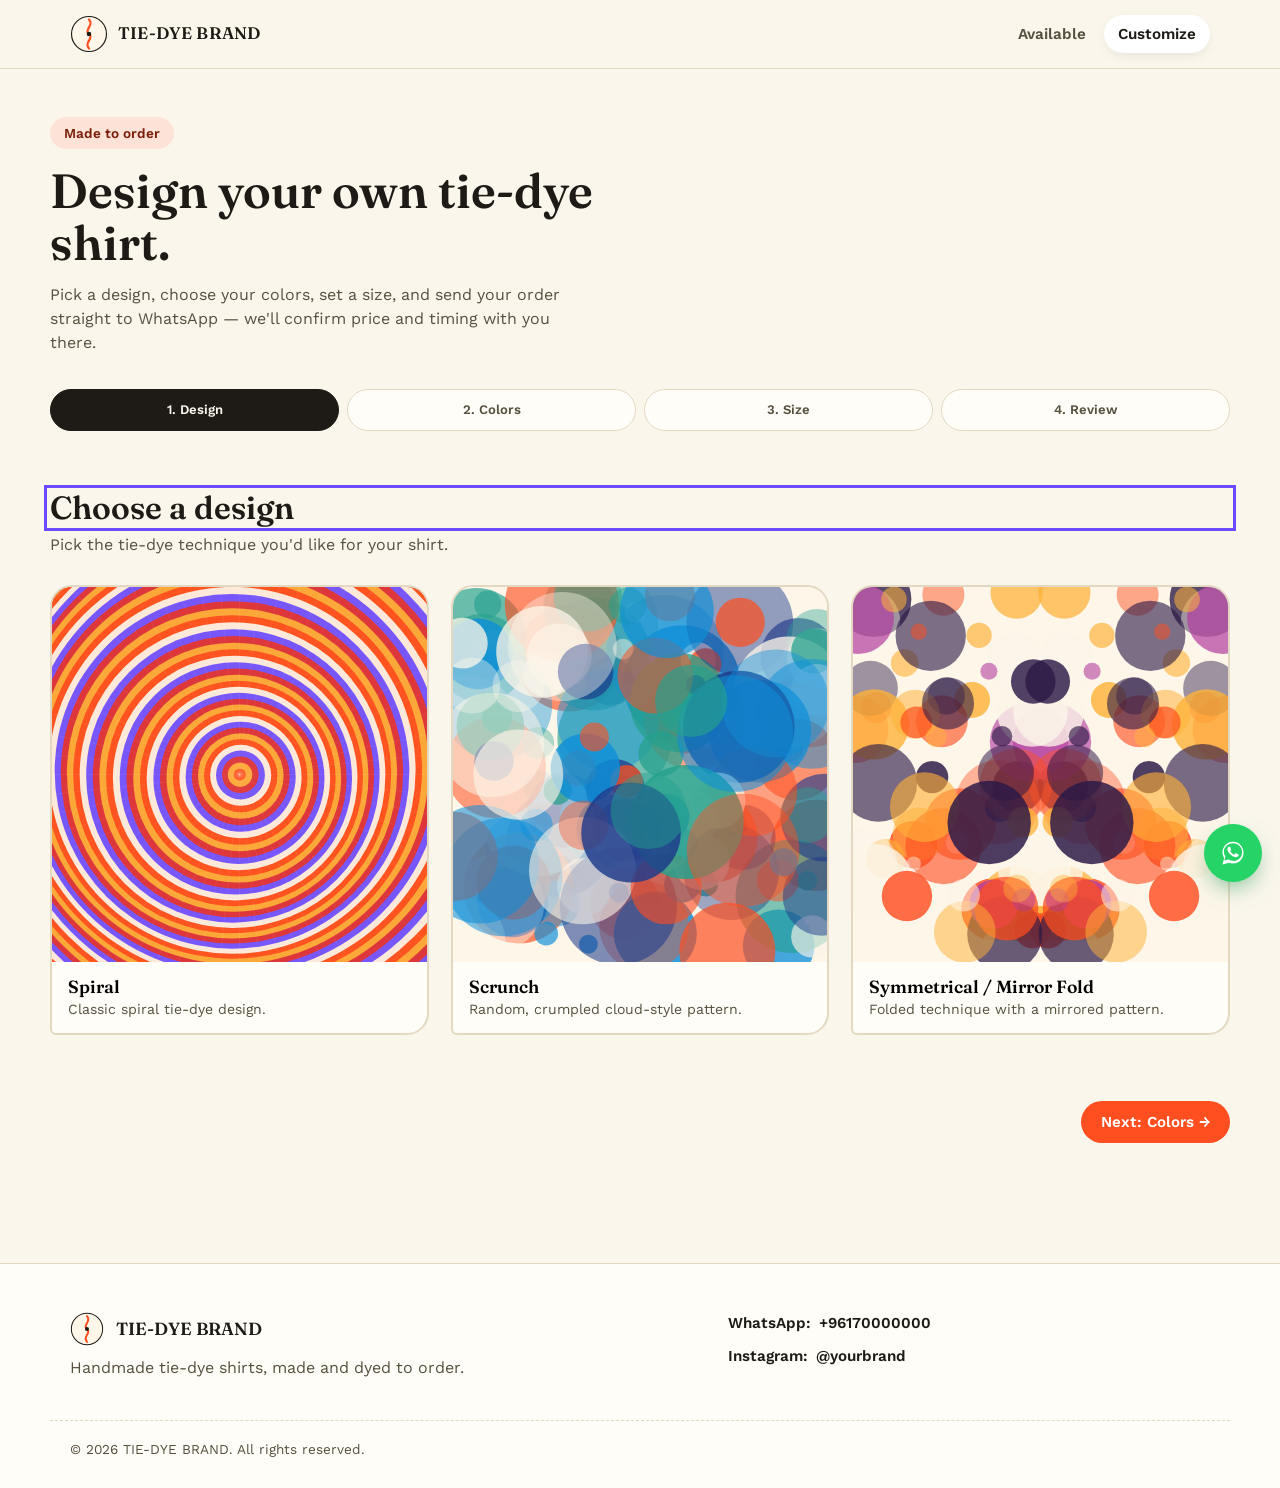
==== customize.html @ 77e71f96 "Add files via upload" ====
<!DOCTYPE html>
<html lang="en">
<head>
<meta charset="UTF-8">
<meta name="viewport" content="width=device-width, initial-scale=1.0">
<title>Customize Your Own — TIE-DYE BRAND</title>
<meta name="description" content="Design your own tie-dye T-shirt: pick a design, colors, size, and order directly on WhatsApp.">
<link rel="icon" href="assets/logo/logo-placeholder.svg" type="image/svg+xml">
<link rel="stylesheet" href="css/style.css">
</head>
<body>

<header class="site-header">
  <div class="container site-header__inner">
    <a href="index.html" class="brand">
      <img class="brand__logo" data-brand-logo src="assets/logo/logo-placeholder.svg" alt="Brand logo">
      <span class="brand__name" data-brand-name>TIE-DYE BRAND</span>
    </a>
    <nav class="main-nav" aria-label="Main navigation">
      <a href="index.html">Available</a>
      <a href="customize.html" class="is-active">Customize</a>
    </nav>
  </div>
</header>

<main>
  <section class="customizer-intro container">
    <span class="customizer-intro__eyebrow">Made to order</span>
    <h1>Design your own tie-dye shirt.</h1>
    <p>Pick a design, choose your colors, set a size, and send your order straight to WhatsApp — we'll confirm price and timing with you there.</p>

    <ol class="progress-bar">
      <li class="progress-step" data-step="1" data-jump-step="1">1. Design</li>
      <li class="progress-step" data-step="2" data-jump-step="2">2. Colors</li>
      <li class="progress-step" data-step="3" data-jump-step="3">3. Size</li>
      <li class="progress-step" data-step="4" data-jump-step="4">4. Review</li>
    </ol>
  </section>

  <section id="customizer" class="container">

    <!-- STEP 1 — DESIGN -->
    <div class="step-panel is-active" data-step="1">
      <h2>Choose a design</h2>
      <p class="step-hint">Pick the tie-dye technique you'd like for your shirt.</p>
      <div id="design-options" class="design-grid"></div>
      <p class="step-error" data-step-error></p>
      <div class="step-actions step-actions--end">
        <button type="button" class="btn btn--accent" data-next-step>Next: Colors →</button>
      </div>
    </div>

    <!-- STEP 2 — COLORS -->
    <div class="step-panel" data-step="2">
      <h2>Choose your colors</h2>
      <p class="step-hint">Select up to 4 colors for your dye. Tap a color to select or deselect it.</p>
      <div id="color-options" class="color-grid"></div>

      <div class="selected-colors">
        <h3>Selected colors</h3>
        <ul id="selected-colors-list"></ul>
        <p id="selected-colors-empty" class="selected-colors__empty">No colors selected yet.</p>
      </div>

      <p class="step-error" data-step-error></p>
      <div class="step-actions">
        <button type="button" class="btn btn--ghost" data-prev-step>← Back</button>
        <button type="button" class="btn btn--accent" data-next-step>Next: Size →</button>
      </div>
    </div>

    <!-- STEP 3 — SIZE -->
    <div class="step-panel" data-step="3">
      <h2>Size & quantity</h2>
      <p class="step-hint">Choose a size and how many shirts you'd like.</p>

      <div id="size-options" class="size-grid"></div>

      <div class="field-block">
        <label for="quantity-input">Quantity</label>
        <div class="quantity-control">
          <button type="button" id="quantity-minus" aria-label="Decrease quantity">&minus;</button>
          <input type="number" id="quantity-input" value="1" min="1" max="99" inputmode="numeric">
          <button type="button" id="quantity-plus" aria-label="Increase quantity">+</button>
        </div>
      </div>

      <div class="field-block field-block--notes">
        <label for="notes-input">Special instructions <span style="font-weight:400;color:var(--ink-soft);">(optional)</span></label>
        <textarea id="notes-input" placeholder="Example: More black around the edges, leave some white areas, use mostly red and yellow, etc."></textarea>
      </div>

      <p class="step-error" data-step-error></p>
      <div class="step-actions">
        <button type="button" class="btn btn--ghost" data-prev-step>← Back</button>
        <button type="button" class="btn btn--accent" data-next-step>Next: Review →</button>
      </div>
    </div>

    <!-- STEP 4 — REVIEW -->
    <div class="step-panel" data-step="4">
      <h2>Review your order</h2>
      <p class="step-hint">Double check everything, then send your order on WhatsApp.</p>

      <div class="review-card">
        <img id="review-design-image" class="review-card__image" src="" alt="">
        <dl class="review-list">
          <div>
            <dt>Design</dt>
            <dd id="review-design">—</dd>
          </div>
          <div>
            <dt>Colors</dt>
            <dd><ul id="review-colors"></ul></dd>
          </div>
          <div>
            <dt>Size</dt>
            <dd id="review-size">—</dd>
          </div>
          <div>
            <dt>Quantity</dt>
            <dd id="review-quantity">—</dd>
          </div>
          <div id="review-notes-row">
            <dt>Special instructions</dt>
            <dd id="review-notes"></dd>
          </div>
        </dl>
      </div>

      <button id="submit-order-btn" class="btn btn--whatsapp review-order-btn">
        <svg class="icon-wa" viewBox="0 0 32 32" aria-hidden="true"><path fill="currentColor" d="M16.02 3C9.4 3 4 8.4 4 15.02c0 2.46.72 4.75 1.96 6.67L4 29l7.5-1.9a11.9 11.9 0 0 0 4.52.89h.01c6.62 0 12.02-5.4 12.02-12.02C28.05 8.4 22.65 3 16.02 3zm0 21.9h-.01a9.9 9.9 0 0 1-5.05-1.38l-.36-.21-4.45 1.13 1.19-4.34-.24-.37a9.87 9.87 0 0 1-1.52-5.28C5.58 9.5 10.28 4.8 16.02 4.8c5.74 0 10.44 4.7 10.44 10.22 0 5.53-4.7 10.22-10.44 10.22zm5.7-7.66c-.31-.16-1.85-.91-2.14-1.02-.29-.1-.5-.16-.71.16-.21.31-.82 1.02-1 1.23-.19.21-.37.23-.68.08-.31-.16-1.31-.48-2.5-1.54-.92-.82-1.55-1.83-1.73-2.14-.18-.31-.02-.48.14-.63.14-.14.31-.37.47-.55.16-.19.21-.31.31-.52.1-.21.05-.39-.02-.55-.08-.16-.71-1.71-.97-2.34-.26-.62-.52-.53-.71-.54h-.6c-.21 0-.55.08-.84.39-.29.31-1.1 1.08-1.1 2.63 0 1.55 1.13 3.05 1.29 3.26.16.21 2.22 3.4 5.38 4.76.75.32 1.34.51 1.8.66.76.24 1.45.21 2 .13.61-.09 1.85-.76 2.11-1.49.26-.73.26-1.36.18-1.49-.08-.13-.29-.21-.6-.37z"/></svg>
        Order on WhatsApp
      </button>
      <p class="final-order-error" id="final-order-error"></p>

      <div class="step-actions" style="margin-top:8px;">
        <button type="button" class="btn btn--ghost" data-prev-step>← Back</button>
      </div>
    </div>

  </section>
</main>

<footer class="site-footer">
  <div class="container footer-grid">
    <div>
      <div class="footer-brand">
        <img data-brand-logo src="assets/logo/logo-placeholder.svg" alt="Brand logo">
        <span data-brand-name>TIE-DYE BRAND</span>
      </div>
      <p class="footer-tagline">Handmade tie-dye shirts, made and dyed to order.</p>
    </div>
    <div class="footer-contact">
      <a data-whatsapp-footer-link href="#" target="_blank" rel="noopener">
        WhatsApp: <span data-whatsapp-number>+961 XX XXX XXX</span>
      </a>
      <a data-instagram-link href="#" target="_blank" rel="noopener">
        Instagram: <span data-instagram-handle>@yourbrand</span>
      </a>
      <p data-email-row style="margin:0;">
        Email: <a data-email href="#"></a>
      </p>
      <p data-location-row style="margin:0;">
        <span data-location></span>
      </p>
    </div>
  </div>
  <div class="container footer-bottom">
    &copy; <span data-year>2026</span> <span data-brand-name>TIE-DYE BRAND</span>. All rights reserved.
  </div>
</footer>

<button id="floating-whatsapp" class="floating-whatsapp" aria-label="Chat with us on WhatsApp">
  <svg viewBox="0 0 32 32" aria-hidden="true"><path fill="currentColor" d="M16.02 3C9.4 3 4 8.4 4 15.02c0 2.46.72 4.75 1.96 6.67L4 29l7.5-1.9a11.9 11.9 0 0 0 4.52.89h.01c6.62 0 12.02-5.4 12.02-12.02C28.05 8.4 22.65 3 16.02 3zm0 21.9h-.01a9.9 9.9 0 0 1-5.05-1.38l-.36-.21-4.45 1.13 1.19-4.34-.24-.37a9.87 9.87 0 0 1-1.52-5.28C5.58 9.5 10.28 4.8 16.02 4.8c5.74 0 10.44 4.7 10.44 10.22 0 5.53-4.7 10.22-10.44 10.22zm5.7-7.66c-.31-.16-1.85-.91-2.14-1.02-.29-.1-.5-.16-.71.16-.21.31-.82 1.02-1 1.23-.19.21-.37.23-.68.08-.31-.16-1.31-.48-2.5-1.54-.92-.82-1.55-1.83-1.73-2.14-.18-.31-.02-.48.14-.63.14-.14.31-.37.47-.55.16-.19.21-.31.31-.52.1-.21.05-.39-.02-.55-.08-.16-.71-1.71-.97-2.34-.26-.62-.52-.53-.71-.54h-.6c-.21 0-.55.08-.84.39-.29.31-1.1 1.08-1.1 2.63 0 1.55 1.13 3.05 1.29 3.26.16.21 2.22 3.4 5.38 4.76.75.32 1.34.51 1.8.66.76.24 1.45.21 2 .13.61-.09 1.85-.76 2.11-1.49.26-.73.26-1.36.18-1.49-.08-.13-.29-.21-.6-.37z"/></svg>
</button>

<script src="js/config.js"></script>
<script src="js/whatsapp.js"></script>
<script src="js/customize.js"></script>
</body>
</html>
---- css/style.css ----
/* ============================================================
   TIE-DYE BRAND — STYLESHEET
   Token system:
   - Paper background, ink text, one dye-orange accent for action,
     WhatsApp green reserved only for WhatsApp actions.
   - Fraunces for display type (irregular, hand-cut feel),
     Work Sans for body/UI text.
   ============================================================ */

@import url('https://fonts.googleapis.com/css2?family=Fraunces:ital,opsz,wght@0,9..144,400;0,9..144,600;0,9..144,700;1,9..144,500&family=Work+Sans:wght@400;500;600;700&display=swap');

:root {
  --paper: #FAF6EC;
  --paper-alt: #FFFDF7;
  --ink: #1E1B16;
  --ink-soft: #55503F;
  --line: #E3D9C2;
  --accent: #FF4E1F;
  --accent-ink: #7A1F0A;
  --whatsapp: #25D366;
  --whatsapp-ink: #128C4A;
  --violet: #6C4BFF;

  --font-display: 'Fraunces', Georgia, serif;
  --font-body: 'Work Sans', -apple-system, BlinkMacSystemFont, sans-serif;

  --radius-card: 22px 22px 22px 6px;
  --radius-pill: 999px;
  --shadow-card: 0 10px 28px -14px rgba(30, 27, 22, 0.35);
  --shadow-soft: 0 4px 14px -6px rgba(30, 27, 22, 0.18);

  --header-h: 68px;
  --max-width: 1180px;
}

* { box-sizing: border-box; }

html {
  scroll-behavior: smooth;
}

body {
  margin: 0;
  background: var(--paper);
  color: var(--ink);
  font-family: var(--font-body);
  line-height: 1.5;
  -webkit-font-smoothing: antialiased;
}

body.no-scroll { overflow: hidden; }

img { max-width: 100%; display: block; }

.container {
  width: 100%;
  max-width: var(--max-width);
  margin: 0 auto;
  padding: 0 20px;
}

a { color: inherit; }

h1, h2, h3 {
  font-family: var(--font-display);
  margin: 0;
  line-height: 1.08;
  font-weight: 600;
}

:focus-visible {
  outline: 3px solid var(--violet);
  outline-offset: 3px;
}

@media (prefers-reduced-motion: reduce) {
  *, *::before, *::after {
    animation-duration: 0.001ms !important;
    transition-duration: 0.001ms !important;
    scroll-behavior: auto !important;
  }
}

/* ---------------------------------------------------------
   HEADER
--------------------------------------------------------- */
.site-header {
  position: sticky;
  top: 0;
  z-index: 40;
  background: rgba(250, 246, 236, 0.92);
  backdrop-filter: blur(8px);
  border-bottom: 1px solid var(--line);
}

.site-header__inner {
  height: var(--header-h);
  display: flex;
  align-items: center;
  justify-content: space-between;
  gap: 16px;
}

.brand {
  display: flex;
  align-items: center;
  gap: 10px;
  text-decoration: none;
  color: var(--ink);
  min-width: 0;
}

.brand__logo {
  width: 38px;
  height: 38px;
  border-radius: 50%;
  flex: none;
}

.brand__name {
  font-family: var(--font-display);
  font-weight: 600;
  font-size: 1.05rem;
  letter-spacing: 0.01em;
  white-space: nowrap;
  overflow: hidden;
  text-overflow: ellipsis;
}

.main-nav {
  display: flex;
  align-items: center;
  gap: 4px;
}

.main-nav a {
  text-decoration: none;
  font-weight: 600;
  font-size: 0.95rem;
  color: var(--ink-soft);
  padding: 8px 14px;
  border-radius: var(--radius-pill);
  transition: background 0.15s ease, color 0.15s ease;
}

.main-nav a:hover { background: var(--paper-alt); color: var(--ink); }

.main-nav a.is-active {
  color: var(--ink);
  background: #fff;
  box-shadow: var(--shadow-soft);
}

/* ---------------------------------------------------------
   BUTTONS
--------------------------------------------------------- */
.btn {
  display: inline-flex;
  align-items: center;
  justify-content: center;
  gap: 8px;
  font-family: var(--font-body);
  font-weight: 600;
  font-size: 0.95rem;
  padding: 12px 20px;
  border-radius: var(--radius-pill);
  border: none;
  cursor: pointer;
  text-decoration: none;
  transition: transform 0.15s ease, box-shadow 0.15s ease, background 0.15s ease;
}

.btn:active { transform: translateY(1px); }

.btn--whatsapp {
  background: var(--whatsapp);
  color: #fff;
  width: 100%;
  box-shadow: 0 8px 18px -8px rgba(37, 211, 102, 0.55);
}
.btn--whatsapp:hover { background: var(--whatsapp-ink); }
.btn--whatsapp:disabled {
  background: #C9C2AF;
  color: #fff;
  cursor: not-allowed;
  box-shadow: none;
}

.btn--accent {
  background: var(--accent);
  color: #fff;
}
.btn--accent:hover { background: var(--accent-ink); }

.btn--ghost {
  background: transparent;
  color: var(--ink);
  border: 1.5px solid var(--line);
}
.btn--ghost:hover { border-color: var(--ink); }

.icon-wa { width: 18px; height: 18px; flex: none; }

/* ---------------------------------------------------------
   HERO (Available page)
--------------------------------------------------------- */
.hero {
  padding: 56px 0 40px;
  position: relative;
}

.hero__grid {
  display: grid;
  grid-template-columns: 1.1fr 0.9fr;
  gap: 40px;
  align-items: center;
}

.hero__eyebrow {
  display: inline-block;
  font-weight: 600;
  color: var(--accent-ink);
  background: #FDE3D7;
  padding: 6px 14px;
  border-radius: var(--radius-pill);
  font-size: 0.85rem;
  margin-bottom: 18px;
}

.hero__title {
  font-size: clamp(2.4rem, 5vw, 3.6rem);
  letter-spacing: -0.01em;
}

.hero__title em {
  font-style: italic;
  color: var(--accent);
}

.hero__subtitle {
  margin-top: 18px;
  font-size: 1.08rem;
  color: var(--ink-soft);
  max-width: 46ch;
}

.hero__actions {
  margin-top: 28px;
  display: flex;
  gap: 12px;
  flex-wrap: wrap;
}

.hero__actions .btn--whatsapp { width: auto; }

.hero__visual {
  position: relative;
  aspect-ratio: 1 / 1;
  border-radius: 32px 32px 8px 32px;
  overflow: hidden;
  box-shadow: var(--shadow-card);
  transform: rotate(2deg);
}

.hero__visual img {
  width: 100%;
  height: 100%;
  object-fit: cover;
}

/* ---------------------------------------------------------
   SECTION HEADINGS
--------------------------------------------------------- */
.section-heading {
  display: flex;
  align-items: baseline;
  justify-content: space-between;
  gap: 16px;
  margin: 8px 0 26px;
  flex-wrap: wrap;
}

.section-heading h2 {
  font-size: clamp(1.6rem, 3vw, 2.1rem);
}

.section-heading p {
  margin: 0;
  color: var(--ink-soft);
}

/* ---------------------------------------------------------
   PRODUCT GRID
--------------------------------------------------------- */
.product-grid {
  display: grid;
  grid-template-columns: repeat(3, 1fr);
  gap: 26px;
  padding-bottom: 64px;
}

.product-card {
  background: var(--paper-alt);
  border-radius: var(--radius-card);
  overflow: hidden;
  box-shadow: var(--shadow-soft);
  transition: transform 0.2s ease, box-shadow 0.2s ease;
}

.product-card:hover {
  transform: translateY(-4px) rotate(-0.6deg);
  box-shadow: var(--shadow-card);
}

.product-card__image-btn {
  display: block;
  width: 100%;
  border: none;
  padding: 0;
  background: none;
  cursor: zoom-in;
  aspect-ratio: 4 / 5;
  overflow: hidden;
}

.product-card__image {
  width: 100%;
  height: 100%;
  object-fit: cover;
  transition: transform 0.35s ease;
}

.product-card__image-btn:hover .product-card__image { transform: scale(1.04); }

.product-card__body { padding: 18px 20px 22px; }

.product-card__name {
  font-family: var(--font-display);
  font-size: 1.2rem;
  font-weight: 600;
  margin-bottom: 6px;
}

.product-card__desc {
  margin: 0 0 12px;
  color: var(--ink-soft);
  font-size: 0.92rem;
}

.product-card__meta {
  display: flex;
  align-items: center;
  justify-content: space-between;
  margin-bottom: 14px;
}

.product-card__price {
  font-family: var(--font-display);
  font-size: 1.3rem;
  font-weight: 700;
  color: var(--accent-ink);
}

.product-card__size {
  font-size: 0.85rem;
  font-weight: 600;
  color: var(--ink-soft);
  border: 1.5px solid var(--line);
  padding: 4px 10px;
  border-radius: var(--radius-pill);
}

.empty-state {
  grid-column: 1 / -1;
  text-align: center;
  color: var(--ink-soft);
  padding: 40px 0;
}

/* ---------------------------------------------------------
   IMAGE PREVIEW MODAL
--------------------------------------------------------- */
.image-modal {
  position: fixed;
  inset: 0;
  z-index: 80;
  display: none;
  align-items: center;
  justify-content: center;
  padding: 24px;
  background: rgba(20, 17, 12, 0.72);
}

.image-modal.is-open { display: flex; }

.image-modal__panel {
  position: relative;
  background: var(--paper-alt);
  border-radius: 18px;
  max-width: 640px;
  width: 100%;
  overflow: hidden;
  box-shadow: var(--shadow-card);
}

.image-modal__panel img {
  width: 100%;
  max-height: 70vh;
  object-fit: cover;
}

.image-modal__caption {
  padding: 16px 20px;
  font-family: var(--font-display);
  font-weight: 600;
}

.image-modal__close {
  position: absolute;
  top: 12px;
  right: 12px;
  width: 38px;
  height: 38px;
  border-radius: 50%;
  background: #fff;
  border: none;
  font-size: 1.2rem;
  cursor: pointer;
  box-shadow: var(--shadow-soft);
}

/* ---------------------------------------------------------
   CUSTOMIZER
--------------------------------------------------------- */
.customizer-intro {
  padding: 48px 0 8px;
}

.customizer-intro__eyebrow {
  color: var(--accent-ink);
  background: #FDE3D7;
  display: inline-block;
  padding: 6px 14px;
  border-radius: var(--radius-pill);
  font-weight: 600;
  font-size: 0.85rem;
  margin-bottom: 16px;
}

.customizer-intro h1 { font-size: clamp(2.1rem, 4.4vw, 3rem); max-width: 20ch; }
.customizer-intro p { color: var(--ink-soft); max-width: 55ch; margin-top: 14px; }

.progress-bar {
  display: flex;
  gap: 8px;
  margin: 34px 0 8px;
  list-style: none;
  padding: 0;
}

.progress-step {
  flex: 1;
  text-align: center;
  padding: 10px 6px;
  border-radius: var(--radius-pill);
  background: var(--paper-alt);
  border: 1.5px solid var(--line);
  font-weight: 600;
  font-size: 0.82rem;
  color: var(--ink-soft);
  cursor: pointer;
}

.progress-step.is-active {
  background: var(--ink);
  color: var(--paper);
  border-color: var(--ink);
}

.progress-step.is-complete {
  border-color: var(--accent);
  color: var(--accent-ink);
}

#customizer { padding: 20px 0 80px; }

.step-panel { display: none; padding-top: 24px; }
.step-panel.is-active { display: block; }

.step-panel h2 { font-size: clamp(1.5rem, 3vw, 2rem); margin-bottom: 8px; }
.step-panel > p.step-hint { color: var(--ink-soft); margin: 0 0 28px; max-width: 60ch; }

.step-error {
  color: var(--accent-ink);
  font-weight: 600;
  font-size: 0.9rem;
  min-height: 1.4em;
  margin-top: 14px;
}

.step-actions {
  display: flex;
  gap: 12px;
  margin-top: 32px;
  justify-content: space-between;
}

.step-actions--end { justify-content: flex-end; }

/* Design cards */
.design-grid {
  display: grid;
  grid-template-columns: repeat(3, 1fr);
  gap: 22px;
}

.design-card {
  background: var(--paper-alt);
  border: 2px solid var(--line);
  border-radius: var(--radius-card);
  padding: 0 0 16px;
  cursor: pointer;
  text-align: left;
  font-family: var(--font-body);
  overflow: hidden;
  transition: border-color 0.15s ease, transform 0.15s ease;
}

.design-card:hover { transform: translateY(-3px); }

.design-card.is-selected {
  border-color: var(--accent);
  box-shadow: 0 0 0 3px rgba(255, 78, 31, 0.15);
}

.design-card__image {
  width: 100%;
  aspect-ratio: 1 / 1;
  object-fit: cover;
  margin-bottom: 14px;
}

.design-card__name {
  display: block;
  font-family: var(--font-display);
  font-weight: 600;
  font-size: 1.1rem;
  padding: 0 16px;
  margin-bottom: 4px;
}

.design-card__desc {
  display: block;
  color: var(--ink-soft);
  font-size: 0.88rem;
  padding: 0 16px;
}

/* Color swatches */
.color-grid {
  display: grid;
  grid-template-columns: repeat(4, 1fr);
  gap: 18px;
  max-width: 520px;
}

.color-swatch {
  background: none;
  border: none;
  display: flex;
  flex-direction: column;
  align-items: center;
  gap: 8px;
  cursor: pointer;
  font-family: var(--font-body);
}

.color-swatch__circle {
  width: 56px;
  height: 56px;
  border-radius: 50%;
  background: var(--swatch-color);
  border: 3px solid #fff;
  box-shadow: 0 0 0 2px var(--line);
  display: flex;
  align-items: center;
  justify-content: center;
  color: #fff;
  transition: box-shadow 0.15s ease, transform 0.15s ease;
}

.color-swatch:hover .color-swatch__circle { transform: scale(1.06); }

.color-swatch.is-selected .color-swatch__circle {
  box-shadow: 0 0 0 3px var(--ink);
}

.color-swatch__check {
  width: 22px;
  height: 22px;
  opacity: 0;
  transition: opacity 0.15s ease;
}

.color-swatch.is-selected .color-swatch__check { opacity: 1; }

.color-swatch__name {
  font-size: 0.82rem;
  font-weight: 600;
  color: var(--ink-soft);
  text-align: center;
}

.selected-colors {
  margin-top: 30px;
  background: var(--paper-alt);
  border: 1.5px solid var(--line);
  border-radius: 16px;
  padding: 18px 20px;
  max-width: 520px;
}

.selected-colors h3 {
  font-family: var(--font-body);
  font-size: 0.9rem;
  font-weight: 700;
  text-transform: none;
  color: var(--ink-soft);
  margin-bottom: 8px;
}

.selected-colors ul {
  margin: 0;
  padding: 0;
  list-style: none;
  display: flex;
  flex-wrap: wrap;
  gap: 8px;
}

.selected-colors li {
  background: #fff;
  border: 1px solid var(--line);
  border-radius: var(--radius-pill);
  padding: 4px 12px;
  font-size: 0.85rem;
  font-weight: 600;
}

.selected-colors__empty { color: var(--ink-soft); font-size: 0.9rem; margin: 0; }

/* Size + quantity */
.size-grid {
  display: flex;
  gap: 10px;
  flex-wrap: wrap;
}

.size-pill {
  min-width: 56px;
  padding: 12px 0;
  border-radius: var(--radius-pill);
  border: 2px solid var(--line);
  background: var(--paper-alt);
  font-weight: 700;
  font-family: var(--font-body);
  cursor: pointer;
}

.size-pill.is-selected {
  background: var(--ink);
  border-color: var(--ink);
  color: var(--paper);
}

.field-block { margin-top: 32px; max-width: 420px; }

.field-block label {
  display: block;
  font-weight: 700;
  font-size: 0.9rem;
  margin-bottom: 10px;
}

.quantity-control {
  display: inline-flex;
  align-items: center;
  border: 2px solid var(--line);
  border-radius: var(--radius-pill);
  overflow: hidden;
}

.quantity-control button {
  width: 42px;
  height: 42px;
  border: none;
  background: var(--paper-alt);
  font-size: 1.2rem;
  cursor: pointer;
  font-family: var(--font-body);
}

.quantity-control input {
  width: 54px;
  text-align: center;
  border: none;
  font-family: var(--font-body);
  font-weight: 700;
  font-size: 1rem;
  background: transparent;
  height: 42px;
  -moz-appearance: textfield;
}

.field-block--notes { max-width: 560px; }

textarea#notes-input {
  width: 100%;
  min-height: 110px;
  padding: 14px 16px;
  border-radius: 14px;
  border: 2px solid var(--line);
  font-family: var(--font-body);
  font-size: 0.95rem;
  resize: vertical;
  background: var(--paper-alt);
}

textarea#notes-input:focus { border-color: var(--ink); }

/* Review */
.review-card {
  background: var(--paper-alt);
  border: 1.5px solid var(--line);
  border-radius: 24px 24px 24px 6px;
  padding: 28px;
  display: grid;
  grid-template-columns: 160px 1fr;
  gap: 24px;
  max-width: 640px;
  box-shadow: var(--shadow-soft);
}

.review-card__image {
  width: 100%;
  aspect-ratio: 1 / 1;
  object-fit: cover;
  border-radius: 14px;
}

.review-list { display: grid; gap: 16px; }
.review-list dt {
  font-size: 0.78rem;
  text-transform: uppercase;
  letter-spacing: 0.04em;
  color: var(--ink-soft);
  font-weight: 700;
  margin-bottom: 4px;
}
.review-list dd {
  margin: 0;
  font-weight: 600;
}
.review-list ul { margin: 0; padding-left: 18px; }

.review-order-btn { max-width: 320px; margin-top: 30px; }

.final-order-error {
  color: var(--accent-ink);
  font-weight: 600;
  margin-top: 10px;
  min-height: 1.4em;
}

/* ---------------------------------------------------------
   FOOTER
--------------------------------------------------------- */
.site-footer {
  border-top: 1px solid var(--line);
  background: var(--paper-alt);
  padding: 48px 0 28px;
  margin-top: 40px;
}

.footer-grid {
  display: grid;
  grid-template-columns: 1.3fr 1fr;
  gap: 32px;
  align-items: start;
}

.footer-brand {
  display: flex;
  gap: 12px;
  align-items: center;
  margin-bottom: 10px;
}

.footer-brand img { width: 34px; height: 34px; border-radius: 50%; }
.footer-brand span { font-family: var(--font-display); font-weight: 600; font-size: 1.1rem; }

.footer-tagline { color: var(--ink-soft); margin: 0 0 4px; }

.footer-contact {
  display: grid;
  gap: 10px;
  font-size: 0.95rem;
}

.footer-contact a {
  text-decoration: none;
  display: inline-flex;
  align-items: center;
  gap: 8px;
  font-weight: 600;
}

.footer-contact a:hover { color: var(--accent-ink); }

.footer-bottom {
  margin-top: 36px;
  padding-top: 18px;
  border-top: 1px dashed var(--line);
  color: var(--ink-soft);
  font-size: 0.85rem;
}

/* ---------------------------------------------------------
   FLOATING WHATSAPP BUTTON
--------------------------------------------------------- */
.floating-whatsapp {
  position: fixed;
  right: 18px;
  bottom: 18px;
  z-index: 60;
  width: 58px;
  height: 58px;
  border-radius: 50%;
  background: var(--whatsapp);
  color: #fff;
  border: none;
  display: flex;
  align-items: center;
  justify-content: center;
  cursor: pointer;
  box-shadow: 0 10px 22px -6px rgba(18, 140, 74, 0.55);
  transition: transform 0.15s ease;
}

.floating-whatsapp:hover { transform: scale(1.06); }
.floating-whatsapp svg { width: 28px; height: 28px; }

/* ---------------------------------------------------------
   RESPONSIVE
--------------------------------------------------------- */
@media (max-width: 900px) {
  .hero__grid { grid-template-columns: 1fr; }
  .hero__visual { order: -1; max-width: 420px; margin: 0 auto; }
  .product-grid { grid-template-columns: repeat(2, 1fr); }
  .design-grid { grid-template-columns: repeat(2, 1fr); }
  .footer-grid { grid-template-columns: 1fr; }
  .review-card { grid-template-columns: 1fr; }
  .review-card__image { max-width: 200px; }
}

@media (max-width: 620px) {
  .main-nav a { padding: 8px 10px; font-size: 0.88rem; }
  .brand__name { font-size: 0.92rem; }
  .product-grid { grid-template-columns: 1fr 1fr; gap: 14px; }
  .design-grid { grid-template-columns: 1fr; }
  .color-grid { grid-template-columns: repeat(4, 1fr); gap: 12px; }
  .progress-step { font-size: 0.72rem; padding: 8px 4px; }
  .step-actions { flex-wrap: wrap; }
  .floating-whatsapp { right: 14px; bottom: 14px; width: 52px; height: 52px; }
  .floating-whatsapp svg { width: 24px; height: 24px; }
}

@media (max-width: 420px) {
  .product-grid { grid-template-columns: 1fr; }
}
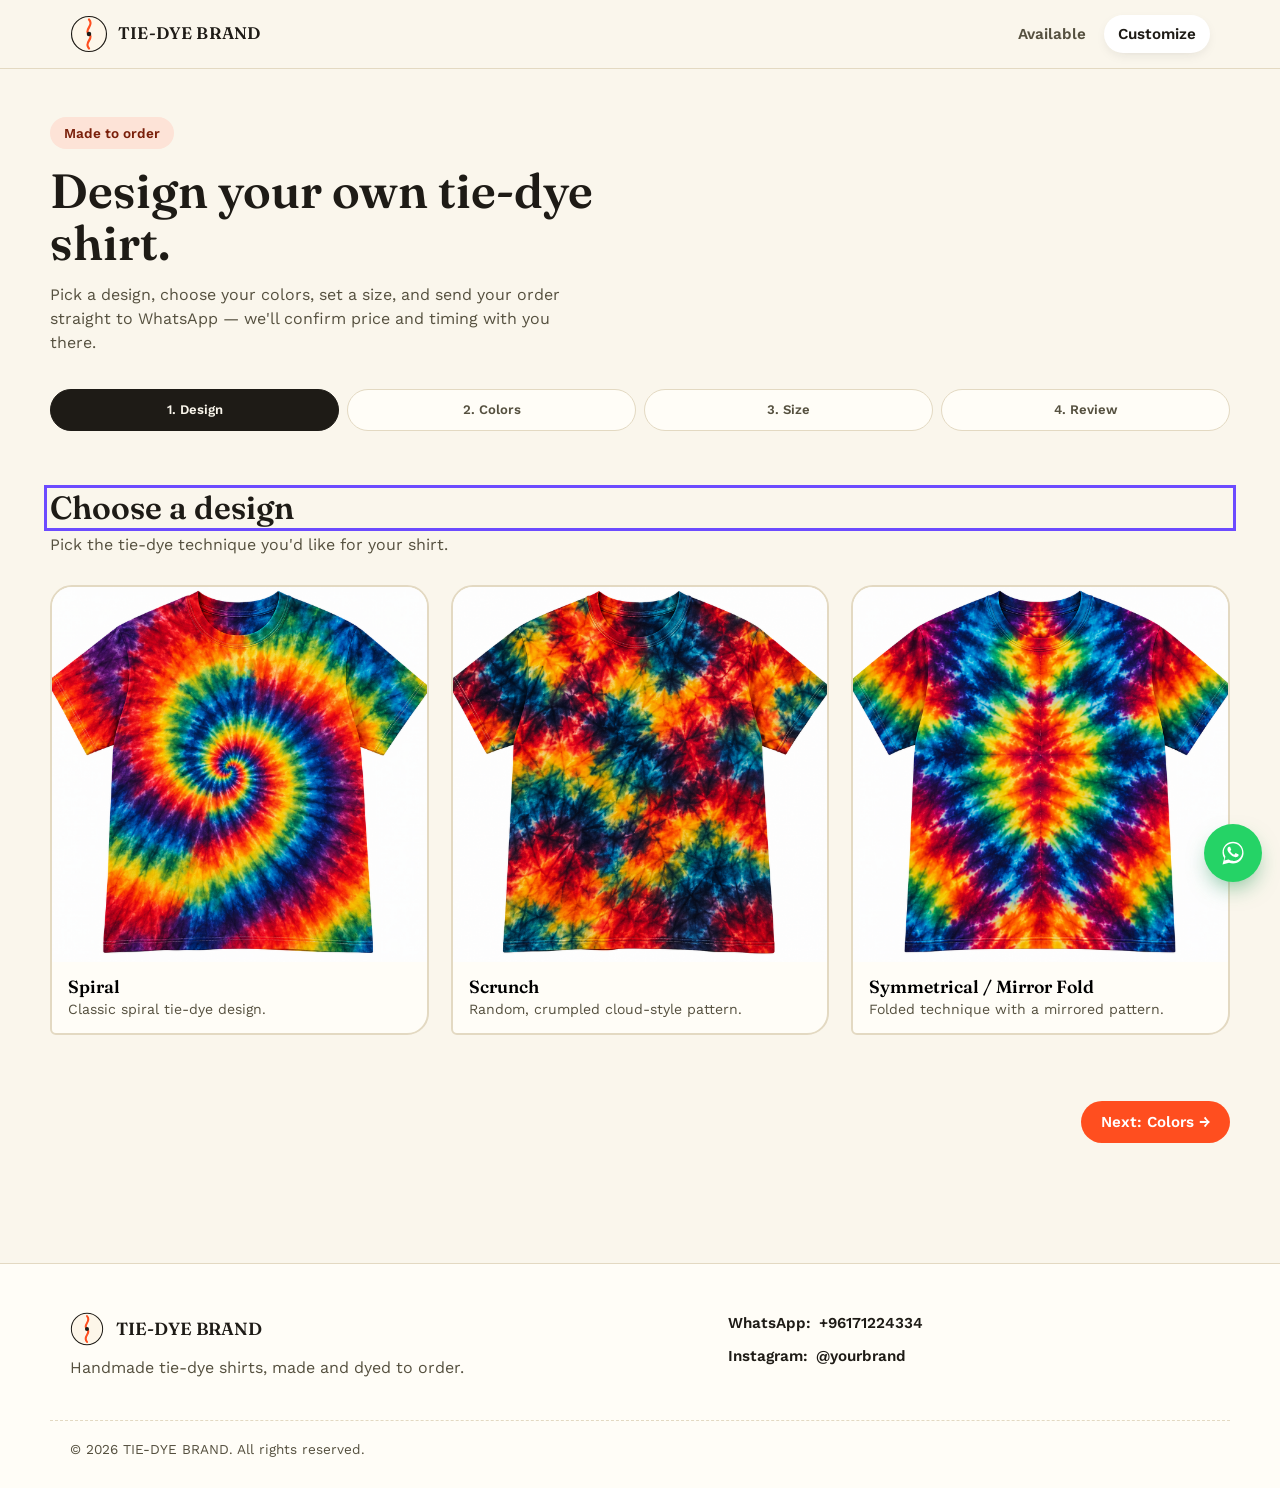
==== commit 6d952584: "Update button text to 'Submit Order on WhatsApp'" ====
--- a/customize.html
+++ b/customize.html
@@ -130,7 +130,7 @@
 
       <button id="submit-order-btn" class="btn btn--whatsapp review-order-btn">
         <svg class="icon-wa" viewBox="0 0 32 32" aria-hidden="true"><path fill="currentColor" d="M16.02 3C9.4 3 4 8.4 4 15.02c0 2.46.72 4.75 1.96 6.67L4 29l7.5-1.9a11.9 11.9 0 0 0 4.52.89h.01c6.62 0 12.02-5.4 12.02-12.02C28.05 8.4 22.65 3 16.02 3zm0 21.9h-.01a9.9 9.9 0 0 1-5.05-1.38l-.36-.21-4.45 1.13 1.19-4.34-.24-.37a9.87 9.87 0 0 1-1.52-5.28C5.58 9.5 10.28 4.8 16.02 4.8c5.74 0 10.44 4.7 10.44 10.22 0 5.53-4.7 10.22-10.44 10.22zm5.7-7.66c-.31-.16-1.85-.91-2.14-1.02-.29-.1-.5-.16-.71.16-.21.31-.82 1.02-1 1.23-.19.21-.37.23-.68.08-.31-.16-1.31-.48-2.5-1.54-.92-.82-1.55-1.83-1.73-2.14-.18-.31-.02-.48.14-.63.14-.14.31-.37.47-.55.16-.19.21-.31.31-.52.1-.21.05-.39-.02-.55-.08-.16-.71-1.71-.97-2.34-.26-.62-.52-.53-.71-.54h-.6c-.21 0-.55.08-.84.39-.29.31-1.1 1.08-1.1 2.63 0 1.55 1.13 3.05 1.29 3.26.16.21 2.22 3.4 5.38 4.76.75.32 1.34.51 1.8.66.76.24 1.45.21 2 .13.61-.09 1.85-.76 2.11-1.49.26-.73.26-1.36.18-1.49-.08-.13-.29-.21-.6-.37z"/></svg>
-        Order on WhatsApp
+        Submit Order on WhatsApp
       </button>
       <p class="final-order-error" id="final-order-error"></p>
 
--- a/css/style.css
+++ b/css/style.css
@@ -864,17 +864,71 @@
 }
 
 @media (max-width: 620px) {
-  .main-nav a { padding: 8px 10px; font-size: 0.88rem; }
-  .brand__name { font-size: 0.92rem; }
-  .product-grid { grid-template-columns: 1fr 1fr; gap: 14px; }
+  /* Scale down the whole rem-based type scale so mobile text and
+     spacing feel intentionally smaller, not just a squeezed desktop. */
+  html { font-size: 15px; }
+
+  :root {
+    --header-h: 60px;
+    --radius-card: 18px 18px 18px 5px;
+  }
+
+  .btn { padding: 10px 18px; font-size: 0.9rem; }
+  .icon-wa { width: 16px; height: 16px; }
+
+  .main-nav a { padding: 7px 10px; font-size: 0.85rem; }
+  .brand__logo { width: 32px; height: 32px; }
+  .brand__name { font-size: 0.9rem; }
+
+  .hero { padding: 34px 0 26px; }
+  .hero__eyebrow { font-size: 0.78rem; padding: 5px 12px; }
+  .hero__subtitle { font-size: 0.98rem; }
+  .hero__actions { margin-top: 20px; gap: 10px; }
+
+  .section-heading { margin: 4px 0 18px; }
+
+  .product-grid { grid-template-columns: 1fr 1fr; gap: 12px; padding-bottom: 44px; }
+  .product-card__body { padding: 14px 15px 16px; }
+  .product-card__name { font-size: 1.02rem; }
+  .product-card__desc { font-size: 0.82rem; margin-bottom: 10px; }
+  .product-card__price { font-size: 1.08rem; }
+  .product-card__size { font-size: 0.75rem; padding: 3px 9px; }
+
+  .customizer-intro { padding: 30px 0 6px; }
+  .customizer-intro p { font-size: 0.95rem; }
+  .progress-bar { margin: 22px 0 6px; gap: 6px; }
+  .progress-step { font-size: 0.7rem; padding: 8px 4px; }
+
+  .step-panel { padding-top: 16px; }
+  .step-panel > p.step-hint { font-size: 0.92rem; margin-bottom: 20px; }
+
+  .design-grid { grid-template-columns: 1fr 1fr; gap: 12px; }
+  .design-card__name { font-size: 0.98rem; padding: 0 12px; }
+  .design-card__desc { font-size: 0.8rem; padding: 0 12px; }
+
+  .color-grid { grid-template-columns: repeat(4, 1fr); gap: 10px; }
+  .color-swatch__circle { width: 46px; height: 46px; }
+  .color-swatch__name { font-size: 0.72rem; }
+  .selected-colors { padding: 14px 16px; margin-top: 20px; }
+
+  .size-pill { min-width: 46px; padding: 10px 0; font-size: 0.9rem; }
+  .field-block { margin-top: 22px; }
+  .quantity-control button { width: 36px; height: 36px; }
+  .quantity-control input { width: 46px; height: 36px; }
+
+  .review-card { padding: 18px; gap: 16px; }
+  .review-card__image { max-width: 140px; }
+
+  .step-actions { flex-wrap: wrap; margin-top: 24px; }
+
+  .site-footer { padding: 34px 0 20px; }
+
+  .floating-whatsapp { right: 14px; bottom: 14px; width: 50px; height: 50px; }
+  .floating-whatsapp svg { width: 23px; height: 23px; }
+}
+
+@media (max-width: 420px) {
+  html { font-size: 14.5px; }
+  .product-grid { grid-template-columns: 1fr; }
   .design-grid { grid-template-columns: 1fr; }
-  .color-grid { grid-template-columns: repeat(4, 1fr); gap: 12px; }
-  .progress-step { font-size: 0.72rem; padding: 8px 4px; }
-  .step-actions { flex-wrap: wrap; }
-  .floating-whatsapp { right: 14px; bottom: 14px; width: 52px; height: 52px; }
-  .floating-whatsapp svg { width: 24px; height: 24px; }
-}
-
-@media (max-width: 420px) {
-  .product-grid { grid-template-columns: 1fr; }
-}
+}
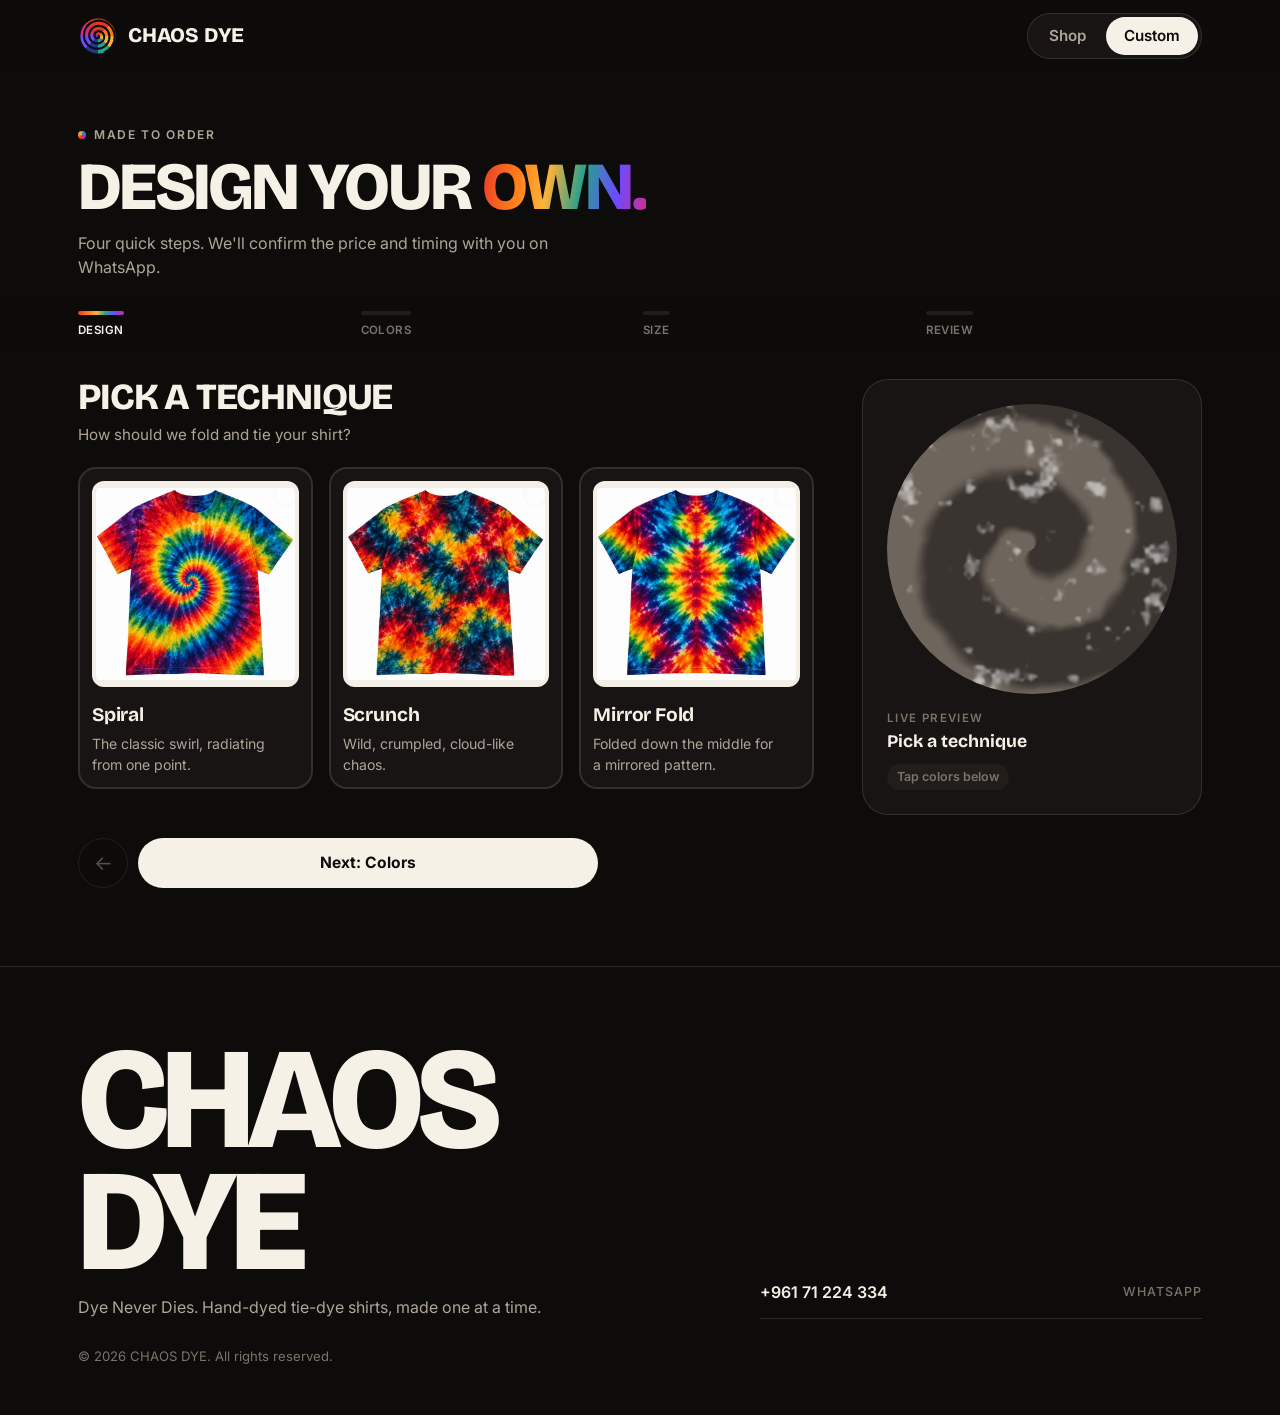
==== commit 8aa1349d: "Mobile-first redesign of the CHAOS DYE site - New dark, dye-gradient brand look with Bricolage Grote" ====
--- a/customize.html
+++ b/customize.html
@@ -2,181 +2,200 @@
 <html lang="en">
 <head>
 <meta charset="UTF-8">
-<meta name="viewport" content="width=device-width, initial-scale=1.0">
-<title>Customize Your Own — TIE-DYE BRAND</title>
-<meta name="description" content="Design your own tie-dye T-shirt: pick a design, colors, size, and order directly on WhatsApp.">
-<link rel="icon" href="assets/logo/logo-placeholder.svg" type="image/svg+xml">
+<meta name="viewport" content="width=device-width, initial-scale=1, viewport-fit=cover">
+<title>Design Your Own — CHAOS DYE</title>
+<meta name="description" content="Design your own hand-dyed tie-dye T-shirt: pick a technique, choose your colors, see a live preview and order on WhatsApp.">
+<meta name="theme-color" content="#0E0C0B">
+
+<meta property="og:type" content="website">
+<meta property="og:site_name" content="CHAOS DYE">
+<meta property="og:title" content="Design your own tie-dye — CHAOS DYE">
+<meta property="og:description" content="Pick a technique, choose your colors, see a live preview and order on WhatsApp.">
+<meta property="og:url" content="https://elvick-rayen.github.io/Chaos-Dye/customize.html">
+<meta property="og:image" content="https://elvick-rayen.github.io/Chaos-Dye/assets/designs/scrunch.jpg">
+<meta name="twitter:card" content="summary_large_image">
+
+<link rel="icon" href="assets/logo/logo.svg" type="image/svg+xml">
+<link rel="apple-touch-icon" href="assets/logo/logo.svg">
+<link rel="preconnect" href="https://fonts.googleapis.com">
+<link rel="preconnect" href="https://fonts.gstatic.com" crossorigin>
+<link rel="stylesheet" href="https://fonts.googleapis.com/css2?family=Bricolage+Grotesque:opsz,wght@12..96,600;12..96,700;12..96,800&family=Inter:wght@400;500;600;700&display=swap">
 <link rel="stylesheet" href="css/style.css">
 </head>
 <body>
 
 <header class="site-header">
   <div class="container site-header__inner">
-    <a href="index.html" class="brand">
-      <img class="brand__logo" data-brand-logo src="assets/logo/logo-placeholder.svg" alt="Brand logo">
-      <span class="brand__name" data-brand-name>TIE-DYE BRAND</span>
+    <a href="index.html" class="brand" aria-label="CHAOS DYE home">
+      <img class="brand__logo" data-brand-logo src="assets/logo/logo.svg" alt="" width="34" height="34">
+      <span class="brand__name" data-brand-name>CHAOS DYE</span>
     </a>
     <nav class="main-nav" aria-label="Main navigation">
-      <a href="index.html">Available</a>
-      <a href="customize.html" class="is-active">Customize</a>
+      <a href="index.html">Shop</a>
+      <a href="customize.html" class="is-active" aria-current="page">Custom</a>
     </nav>
   </div>
 </header>
 
 <main>
   <section class="customizer-intro container">
-    <span class="customizer-intro__eyebrow">Made to order</span>
-    <h1>Design your own tie-dye shirt.</h1>
-    <p>Pick a design, choose your colors, set a size, and send your order straight to WhatsApp — we'll confirm price and timing with you there.</p>
-
-    <ol class="progress-bar">
-      <li class="progress-step" data-step="1" data-jump-step="1">1. Design</li>
-      <li class="progress-step" data-step="2" data-jump-step="2">2. Colors</li>
-      <li class="progress-step" data-step="3" data-jump-step="3">3. Size</li>
-      <li class="progress-step" data-step="4" data-jump-step="4">4. Review</li>
-    </ol>
+    <span class="eyebrow">Made to order</span>
+    <h1>Design your <span class="dye-text">own.</span></h1>
+    <p>Four quick steps. We'll confirm the price and timing with you on WhatsApp.</p>
   </section>
 
-  <section id="customizer" class="container">
-
-    <!-- STEP 1 — DESIGN -->
-    <div class="step-panel is-active" data-step="1">
-      <h2>Choose a design</h2>
-      <p class="step-hint">Pick the tie-dye technique you'd like for your shirt.</p>
-      <div id="design-options" class="design-grid"></div>
-      <p class="step-error" data-step-error></p>
-      <div class="step-actions step-actions--end">
-        <button type="button" class="btn btn--accent" data-next-step>Next: Colors →</button>
+  <div class="progress">
+    <div class="container">
+      <ol class="progress-bar">
+        <li><button type="button" class="progress-step" data-step="1" data-jump-step="1">Design</button></li>
+        <li><button type="button" class="progress-step" data-step="2" data-jump-step="2">Colors</button></li>
+        <li><button type="button" class="progress-step" data-step="3" data-jump-step="3">Size</button></li>
+        <li><button type="button" class="progress-step" data-step="4" data-jump-step="4">Review</button></li>
+      </ol>
+    </div>
+  </div>
+
+  <div id="customizer" class="container customizer-layout">
+    <div class="customizer-steps">
+
+      <!-- STEP 1 — DESIGN -->
+      <section class="step-panel is-active" data-step="1" aria-labelledby="step1-title">
+        <h2 id="step1-title">Pick a technique</h2>
+        <p class="step-hint">How should we fold and tie your shirt?</p>
+        <div id="design-options" class="design-grid" role="group" aria-label="Designs"></div>
+        <p class="step-error" data-step-error role="alert"></p>
+      </section>
+
+      <!-- STEP 2 — COLORS -->
+      <section class="step-panel" data-step="2" aria-labelledby="step2-title">
+        <h2 id="step2-title">Choose your colors</h2>
+        <p class="step-hint">Pick up to <span data-max-colors>4</span>, in order of how much you want of each. <span class="color-counter" id="color-counter">0/4</span></p>
+
+        <div class="preview-card preview-card--inline">
+          <canvas class="dye-canvas" data-dye-preview width="176" height="176" aria-hidden="true"></canvas>
+          <div>
+            <p class="preview-card__label">Live preview</p>
+            <p class="preview-card__title" data-preview-design>—</p>
+            <div class="preview-card__chips" data-preview-colors></div>
+          </div>
+        </div>
+
+        <div id="color-options" class="color-grid" role="group" aria-label="Colors"></div>
+        <p class="step-error" data-step-error role="alert"></p>
+      </section>
+
+      <!-- STEP 3 — SIZE -->
+      <section class="step-panel" data-step="3" aria-labelledby="step3-title">
+        <h2 id="step3-title">Size &amp; quantity</h2>
+        <p class="step-hint">Unisex fit. Not sure? Ask us on WhatsApp.</p>
+
+        <p class="field-label" id="size-label">Size</p>
+        <div id="size-options" class="size-grid" role="group" aria-labelledby="size-label"></div>
+
+        <div class="field-block">
+          <label for="quantity-input">Quantity</label>
+          <div class="quantity-control">
+            <button type="button" id="quantity-minus" aria-label="Decrease quantity">&minus;</button>
+            <input type="number" id="quantity-input" value="1" min="1" max="99" inputmode="numeric" pattern="[0-9]*">
+            <button type="button" id="quantity-plus" aria-label="Increase quantity">+</button>
+          </div>
+        </div>
+
+        <div class="field-block">
+          <label for="notes-input">Special requests <small>(optional)</small></label>
+          <textarea id="notes-input" maxlength="500" placeholder="e.g. more black around the edges, leave some white, mostly red & yellow…"></textarea>
+        </div>
+
+        <p class="step-error" data-step-error role="alert"></p>
+      </section>
+
+      <!-- STEP 4 — REVIEW -->
+      <section class="step-panel" data-step="4" aria-labelledby="step4-title">
+        <h2 id="step4-title">Your shirt</h2>
+        <p class="step-hint">Looks good? Send it — your order opens in WhatsApp, ready to go.</p>
+
+        <div class="review-card">
+          <div class="review-card__visuals">
+            <div>
+              <img id="review-design-image" src="" alt="">
+              <small>Technique</small>
+            </div>
+            <div>
+              <canvas class="dye-canvas" data-dye-preview width="320" height="320" aria-hidden="true"></canvas>
+              <small>Your color mix</small>
+            </div>
+          </div>
+          <dl class="review-list">
+            <div>
+              <dt>Design</dt>
+              <dd id="review-design">—</dd>
+              <button type="button" class="review-edit" data-jump-step="1">Edit</button>
+            </div>
+            <div>
+              <dt>Colors</dt>
+              <dd><ul id="review-colors" class="review-colors"></ul></dd>
+              <button type="button" class="review-edit" data-jump-step="2">Edit</button>
+            </div>
+            <div>
+              <dt>Size &amp; quantity</dt>
+              <dd id="review-size">—</dd>
+              <button type="button" class="review-edit" data-jump-step="3">Edit</button>
+            </div>
+            <div id="review-notes-row">
+              <dt>Special requests</dt>
+              <dd id="review-notes"></dd>
+              <button type="button" class="review-edit" data-jump-step="3">Edit</button>
+            </div>
+          </dl>
+        </div>
+        <p class="review-note">Every shirt is dyed by hand, so yours will be one of a kind — the preview is a guide, not an exact match.</p>
+        <p class="step-error" id="final-order-error" role="alert"></p>
+      </section>
+
+      <div class="step-bar">
+        <div class="step-bar__inner">
+          <button type="button" class="step-bar__back" data-prev-step aria-label="Previous step">←</button>
+          <button type="button" class="btn btn--primary" data-next-step>Next</button>
+          <a class="btn btn--whatsapp" id="submit-order-btn" href="#" hidden>
+            <svg class="icon-wa" viewBox="0 0 32 32" aria-hidden="true"><path fill="currentColor" d="M16.02 3C9.4 3 4 8.4 4 15.02c0 2.46.72 4.75 1.96 6.67L4 29l7.5-1.9a11.9 11.9 0 0 0 4.52.89h.01c6.62 0 12.02-5.4 12.02-12.02C28.05 8.4 22.65 3 16.02 3zm0 21.9h-.01a9.9 9.9 0 0 1-5.05-1.38l-.36-.21-4.45 1.13 1.19-4.34-.24-.37a9.87 9.87 0 0 1-1.52-5.28C5.58 9.5 10.28 4.8 16.02 4.8c5.74 0 10.44 4.7 10.44 10.22 0 5.53-4.7 10.22-10.44 10.22zm5.7-7.66c-.31-.16-1.85-.91-2.14-1.02-.29-.1-.5-.16-.71.16-.21.31-.82 1.02-1 1.23-.19.21-.37.23-.68.08-.31-.16-1.31-.48-2.5-1.54-.92-.82-1.55-1.83-1.73-2.14-.18-.31-.02-.48.14-.63.14-.14.31-.37.47-.55.16-.19.21-.31.31-.52.1-.21.05-.39-.02-.55-.08-.16-.71-1.71-.97-2.34-.26-.62-.52-.53-.71-.54h-.6c-.21 0-.55.08-.84.39-.29.31-1.1 1.08-1.1 2.63 0 1.55 1.13 3.05 1.29 3.26.16.21 2.22 3.4 5.38 4.76.75.32 1.34.51 1.8.66.76.24 1.45.21 2 .13.61-.09 1.85-.76 2.11-1.49.26-.73.26-1.36.18-1.49-.08-.13-.29-.21-.6-.37z"/></svg>
+            Send order on WhatsApp
+          </a>
+        </div>
       </div>
     </div>
 
-    <!-- STEP 2 — COLORS -->
-    <div class="step-panel" data-step="2">
-      <h2>Choose your colors</h2>
-      <p class="step-hint">Select up to 4 colors for your dye. Tap a color to select or deselect it.</p>
-      <div id="color-options" class="color-grid"></div>
-
-      <div class="selected-colors">
-        <h3>Selected colors</h3>
-        <ul id="selected-colors-list"></ul>
-        <p id="selected-colors-empty" class="selected-colors__empty">No colors selected yet.</p>
+    <!-- Desktop-only sticky preview -->
+    <aside class="preview-side" aria-hidden="true">
+      <canvas class="dye-canvas" data-dye-preview width="320" height="320"></canvas>
+      <div>
+        <p class="preview-card__label">Live preview</p>
+        <p class="preview-card__title" data-preview-design>Pick a technique</p>
+        <div class="preview-card__chips" data-preview-colors></div>
       </div>
-
-      <p class="step-error" data-step-error></p>
-      <div class="step-actions">
-        <button type="button" class="btn btn--ghost" data-prev-step>← Back</button>
-        <button type="button" class="btn btn--accent" data-next-step>Next: Size →</button>
+    </aside>
+  </div>
+</main>
+
+<footer class="site-footer">
+  <div class="container">
+    <div class="footer-grid">
+      <div>
+        <span class="footer-wordmark" data-brand-name>CHAOS DYE</span>
+        <p class="footer-tagline"><span data-brand-tagline>Dye Never Dies.</span> Hand-dyed tie-dye shirts, made one at a time.</p>
       </div>
+      <ul class="footer-contact">
+        <li><a data-whatsapp-link href="#"><span data-whatsapp-number></span><small>WhatsApp</small></a></li>
+        <li data-instagram-row><a href="#" target="_blank" rel="noopener"><span data-instagram-handle></span><small>Instagram</small></a></li>
+        <li data-email-row><a href="#"><span data-email></span><small>Email</small></a></li>
+        <li data-location-row><span><span data-location></span><small>Based in</small></span></li>
+      </ul>
     </div>
-
-    <!-- STEP 3 — SIZE -->
-    <div class="step-panel" data-step="3">
-      <h2>Size & quantity</h2>
-      <p class="step-hint">Choose a size and how many shirts you'd like.</p>
-
-      <div id="size-options" class="size-grid"></div>
-
-      <div class="field-block">
-        <label for="quantity-input">Quantity</label>
-        <div class="quantity-control">
-          <button type="button" id="quantity-minus" aria-label="Decrease quantity">&minus;</button>
-          <input type="number" id="quantity-input" value="1" min="1" max="99" inputmode="numeric">
-          <button type="button" id="quantity-plus" aria-label="Increase quantity">+</button>
-        </div>
-      </div>
-
-      <div class="field-block field-block--notes">
-        <label for="notes-input">Special instructions <span style="font-weight:400;color:var(--ink-soft);">(optional)</span></label>
-        <textarea id="notes-input" placeholder="Example: More black around the edges, leave some white areas, use mostly red and yellow, etc."></textarea>
-      </div>
-
-      <p class="step-error" data-step-error></p>
-      <div class="step-actions">
-        <button type="button" class="btn btn--ghost" data-prev-step>← Back</button>
-        <button type="button" class="btn btn--accent" data-next-step>Next: Review →</button>
-      </div>
-    </div>
-
-    <!-- STEP 4 — REVIEW -->
-    <div class="step-panel" data-step="4">
-      <h2>Review your order</h2>
-      <p class="step-hint">Double check everything, then send your order on WhatsApp.</p>
-
-      <div class="review-card">
-        <img id="review-design-image" class="review-card__image" src="" alt="">
-        <dl class="review-list">
-          <div>
-            <dt>Design</dt>
-            <dd id="review-design">—</dd>
-          </div>
-          <div>
-            <dt>Colors</dt>
-            <dd><ul id="review-colors"></ul></dd>
-          </div>
-          <div>
-            <dt>Size</dt>
-            <dd id="review-size">—</dd>
-          </div>
-          <div>
-            <dt>Quantity</dt>
-            <dd id="review-quantity">—</dd>
-          </div>
-          <div id="review-notes-row">
-            <dt>Special instructions</dt>
-            <dd id="review-notes"></dd>
-          </div>
-        </dl>
-      </div>
-
-      <button id="submit-order-btn" class="btn btn--whatsapp review-order-btn">
-        <svg class="icon-wa" viewBox="0 0 32 32" aria-hidden="true"><path fill="currentColor" d="M16.02 3C9.4 3 4 8.4 4 15.02c0 2.46.72 4.75 1.96 6.67L4 29l7.5-1.9a11.9 11.9 0 0 0 4.52.89h.01c6.62 0 12.02-5.4 12.02-12.02C28.05 8.4 22.65 3 16.02 3zm0 21.9h-.01a9.9 9.9 0 0 1-5.05-1.38l-.36-.21-4.45 1.13 1.19-4.34-.24-.37a9.87 9.87 0 0 1-1.52-5.28C5.58 9.5 10.28 4.8 16.02 4.8c5.74 0 10.44 4.7 10.44 10.22 0 5.53-4.7 10.22-10.44 10.22zm5.7-7.66c-.31-.16-1.85-.91-2.14-1.02-.29-.1-.5-.16-.71.16-.21.31-.82 1.02-1 1.23-.19.21-.37.23-.68.08-.31-.16-1.31-.48-2.5-1.54-.92-.82-1.55-1.83-1.73-2.14-.18-.31-.02-.48.14-.63.14-.14.31-.37.47-.55.16-.19.21-.31.31-.52.1-.21.05-.39-.02-.55-.08-.16-.71-1.71-.97-2.34-.26-.62-.52-.53-.71-.54h-.6c-.21 0-.55.08-.84.39-.29.31-1.1 1.08-1.1 2.63 0 1.55 1.13 3.05 1.29 3.26.16.21 2.22 3.4 5.38 4.76.75.32 1.34.51 1.8.66.76.24 1.45.21 2 .13.61-.09 1.85-.76 2.11-1.49.26-.73.26-1.36.18-1.49-.08-.13-.29-.21-.6-.37z"/></svg>
-        Submit Order on WhatsApp
-      </button>
-      <p class="final-order-error" id="final-order-error"></p>
-
-      <div class="step-actions" style="margin-top:8px;">
-        <button type="button" class="btn btn--ghost" data-prev-step>← Back</button>
-      </div>
-    </div>
-
-  </section>
-</main>
-
-<footer class="site-footer">
-  <div class="container footer-grid">
-    <div>
-      <div class="footer-brand">
-        <img data-brand-logo src="assets/logo/logo-placeholder.svg" alt="Brand logo">
-        <span data-brand-name>TIE-DYE BRAND</span>
-      </div>
-      <p class="footer-tagline">Handmade tie-dye shirts, made and dyed to order.</p>
-    </div>
-    <div class="footer-contact">
-      <a data-whatsapp-footer-link href="#" target="_blank" rel="noopener">
-        WhatsApp: <span data-whatsapp-number>+961 XX XXX XXX</span>
-      </a>
-      <a data-instagram-link href="#" target="_blank" rel="noopener">
-        Instagram: <span data-instagram-handle>@yourbrand</span>
-      </a>
-      <p data-email-row style="margin:0;">
-        Email: <a data-email href="#"></a>
-      </p>
-      <p data-location-row style="margin:0;">
-        <span data-location></span>
-      </p>
-    </div>
-  </div>
-  <div class="container footer-bottom">
-    &copy; <span data-year>2026</span> <span data-brand-name>TIE-DYE BRAND</span>. All rights reserved.
+    <p class="footer-bottom">&copy; <span data-year>2026</span> <span data-brand-name>CHAOS DYE</span>. All rights reserved.</p>
   </div>
 </footer>
 
-<button id="floating-whatsapp" class="floating-whatsapp" aria-label="Chat with us on WhatsApp">
-  <svg viewBox="0 0 32 32" aria-hidden="true"><path fill="currentColor" d="M16.02 3C9.4 3 4 8.4 4 15.02c0 2.46.72 4.75 1.96 6.67L4 29l7.5-1.9a11.9 11.9 0 0 0 4.52.89h.01c6.62 0 12.02-5.4 12.02-12.02C28.05 8.4 22.65 3 16.02 3zm0 21.9h-.01a9.9 9.9 0 0 1-5.05-1.38l-.36-.21-4.45 1.13 1.19-4.34-.24-.37a9.87 9.87 0 0 1-1.52-5.28C5.58 9.5 10.28 4.8 16.02 4.8c5.74 0 10.44 4.7 10.44 10.22 0 5.53-4.7 10.22-10.44 10.22zm5.7-7.66c-.31-.16-1.85-.91-2.14-1.02-.29-.1-.5-.16-.71.16-.21.31-.82 1.02-1 1.23-.19.21-.37.23-.68.08-.31-.16-1.31-.48-2.5-1.54-.92-.82-1.55-1.83-1.73-2.14-.18-.31-.02-.48.14-.63.14-.14.31-.37.47-.55.16-.19.21-.31.31-.52.1-.21.05-.39-.02-.55-.08-.16-.71-1.71-.97-2.34-.26-.62-.52-.53-.71-.54h-.6c-.21 0-.55.08-.84.39-.29.31-1.1 1.08-1.1 2.63 0 1.55 1.13 3.05 1.29 3.26.16.21 2.22 3.4 5.38 4.76.75.32 1.34.51 1.8.66.76.24 1.45.21 2 .13.61-.09 1.85-.76 2.11-1.49.26-.73.26-1.36.18-1.49-.08-.13-.29-.21-.6-.37z"/></svg>
-</button>
-
 <script src="js/config.js"></script>
-<script src="js/whatsapp.js"></script>
+<script src="js/common.js"></script>
 <script src="js/customize.js"></script>
 </body>
 </html>
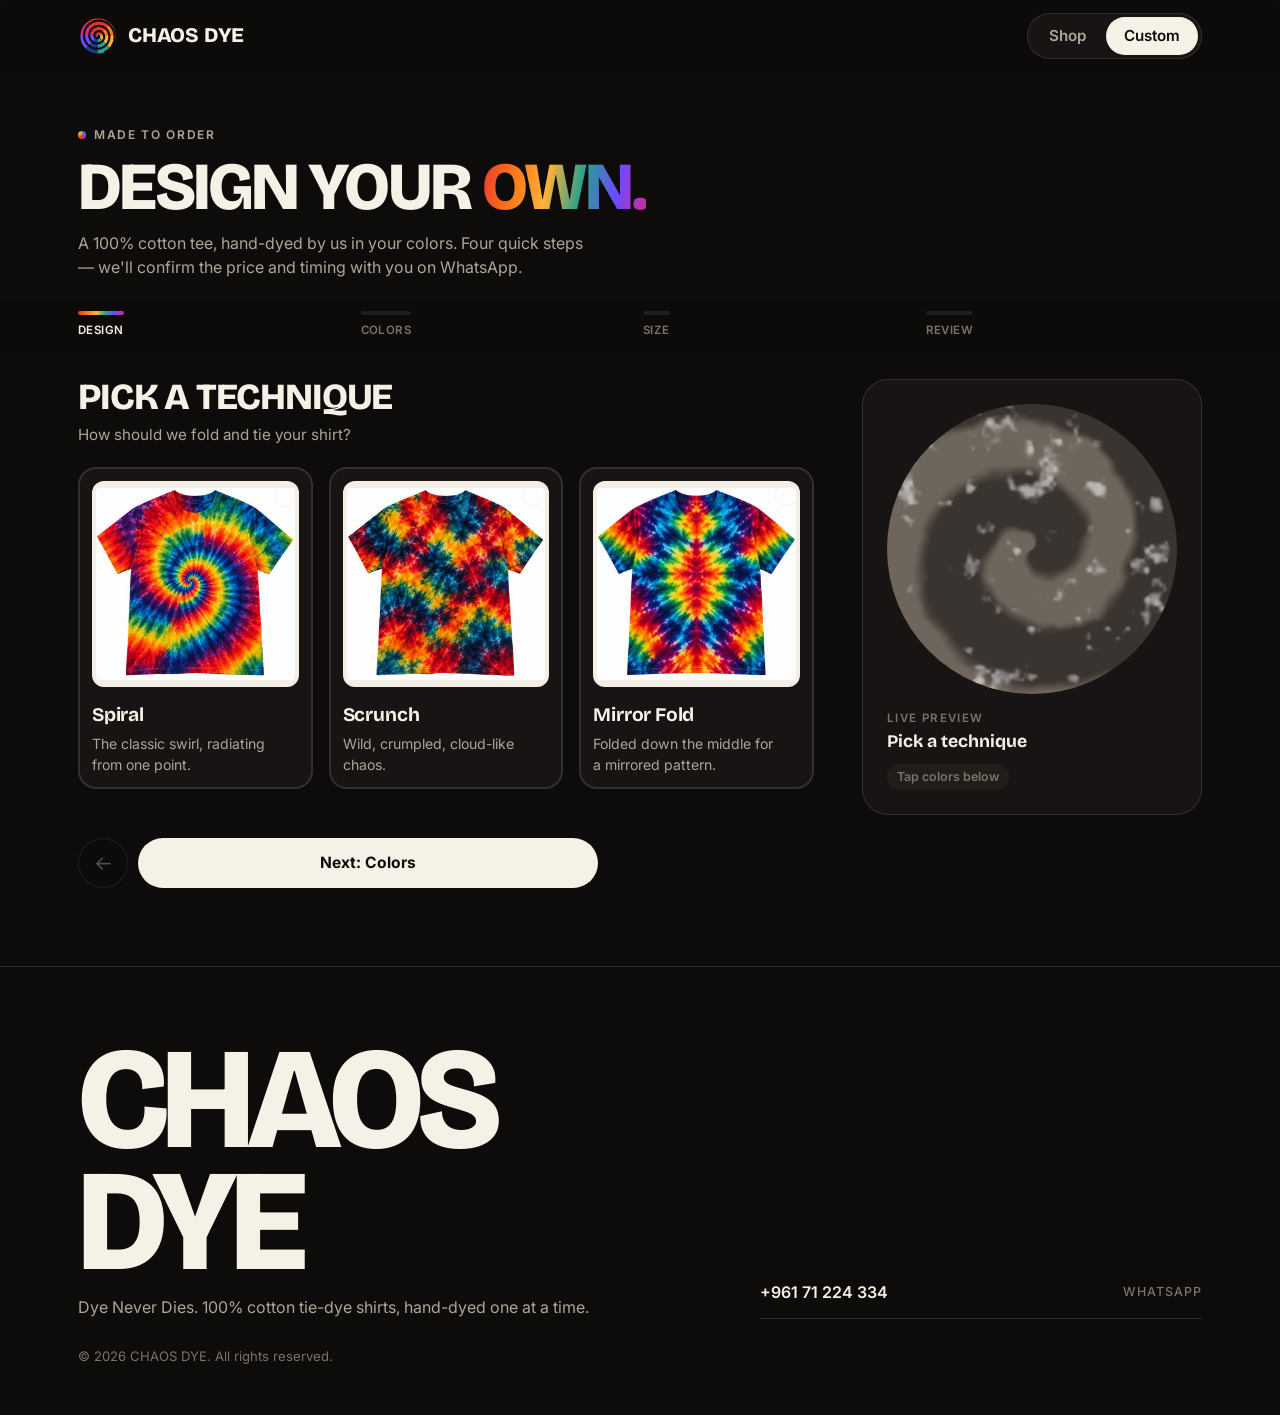
==== commit 65f025cd: "Make 100% cotton and hand-dyed clear across the site Hero badge row, product cards, product sheet, c" ====
--- a/customize.html
+++ b/customize.html
@@ -4,7 +4,7 @@
 <meta charset="UTF-8">
 <meta name="viewport" content="width=device-width, initial-scale=1, viewport-fit=cover">
 <title>Design Your Own — CHAOS DYE</title>
-<meta name="description" content="Design your own hand-dyed tie-dye T-shirt: pick a technique, choose your colors, see a live preview and order on WhatsApp.">
+<meta name="description" content="Design your own hand-dyed, 100% cotton tie-dye T-shirt: pick a technique, choose your colors, see a live preview and order on WhatsApp.">
 <meta name="theme-color" content="#0E0C0B">
 
 <meta property="og:type" content="website">
@@ -41,7 +41,7 @@
   <section class="customizer-intro container">
     <span class="eyebrow">Made to order</span>
     <h1>Design your <span class="dye-text">own.</span></h1>
-    <p>Four quick steps. We'll confirm the price and timing with you on WhatsApp.</p>
+    <p>A 100% cotton tee, hand-dyed by us in your colors. Four quick steps — we'll confirm the price and timing with you on WhatsApp.</p>
   </section>
 
   <div class="progress">
@@ -87,7 +87,7 @@
       <!-- STEP 3 — SIZE -->
       <section class="step-panel" data-step="3" aria-labelledby="step3-title">
         <h2 id="step3-title">Size &amp; quantity</h2>
-        <p class="step-hint">Unisex fit. Not sure? Ask us on WhatsApp.</p>
+        <p class="step-hint">100% cotton, unisex fit. Not sure of your size? Ask us on WhatsApp.</p>
 
         <p class="field-label" id="size-label">Size</p>
         <div id="size-options" class="size-grid" role="group" aria-labelledby="size-label"></div>
@@ -148,7 +148,7 @@
             </div>
           </dl>
         </div>
-        <p class="review-note">Every shirt is dyed by hand, so yours will be one of a kind — the preview is a guide, not an exact match.</p>
+        <p class="review-note">100% cotton and dyed by hand, so yours will be one of a kind — the preview is a guide, not an exact match.</p>
         <p class="step-error" id="final-order-error" role="alert"></p>
       </section>
 
@@ -181,7 +181,7 @@
     <div class="footer-grid">
       <div>
         <span class="footer-wordmark" data-brand-name>CHAOS DYE</span>
-        <p class="footer-tagline"><span data-brand-tagline>Dye Never Dies.</span> Hand-dyed tie-dye shirts, made one at a time.</p>
+        <p class="footer-tagline"><span data-brand-tagline>Dye Never Dies.</span> 100% cotton tie-dye shirts, hand-dyed one at a time.</p>
       </div>
       <ul class="footer-contact">
         <li><a data-whatsapp-link href="#"><span data-whatsapp-number></span><small>WhatsApp</small></a></li>
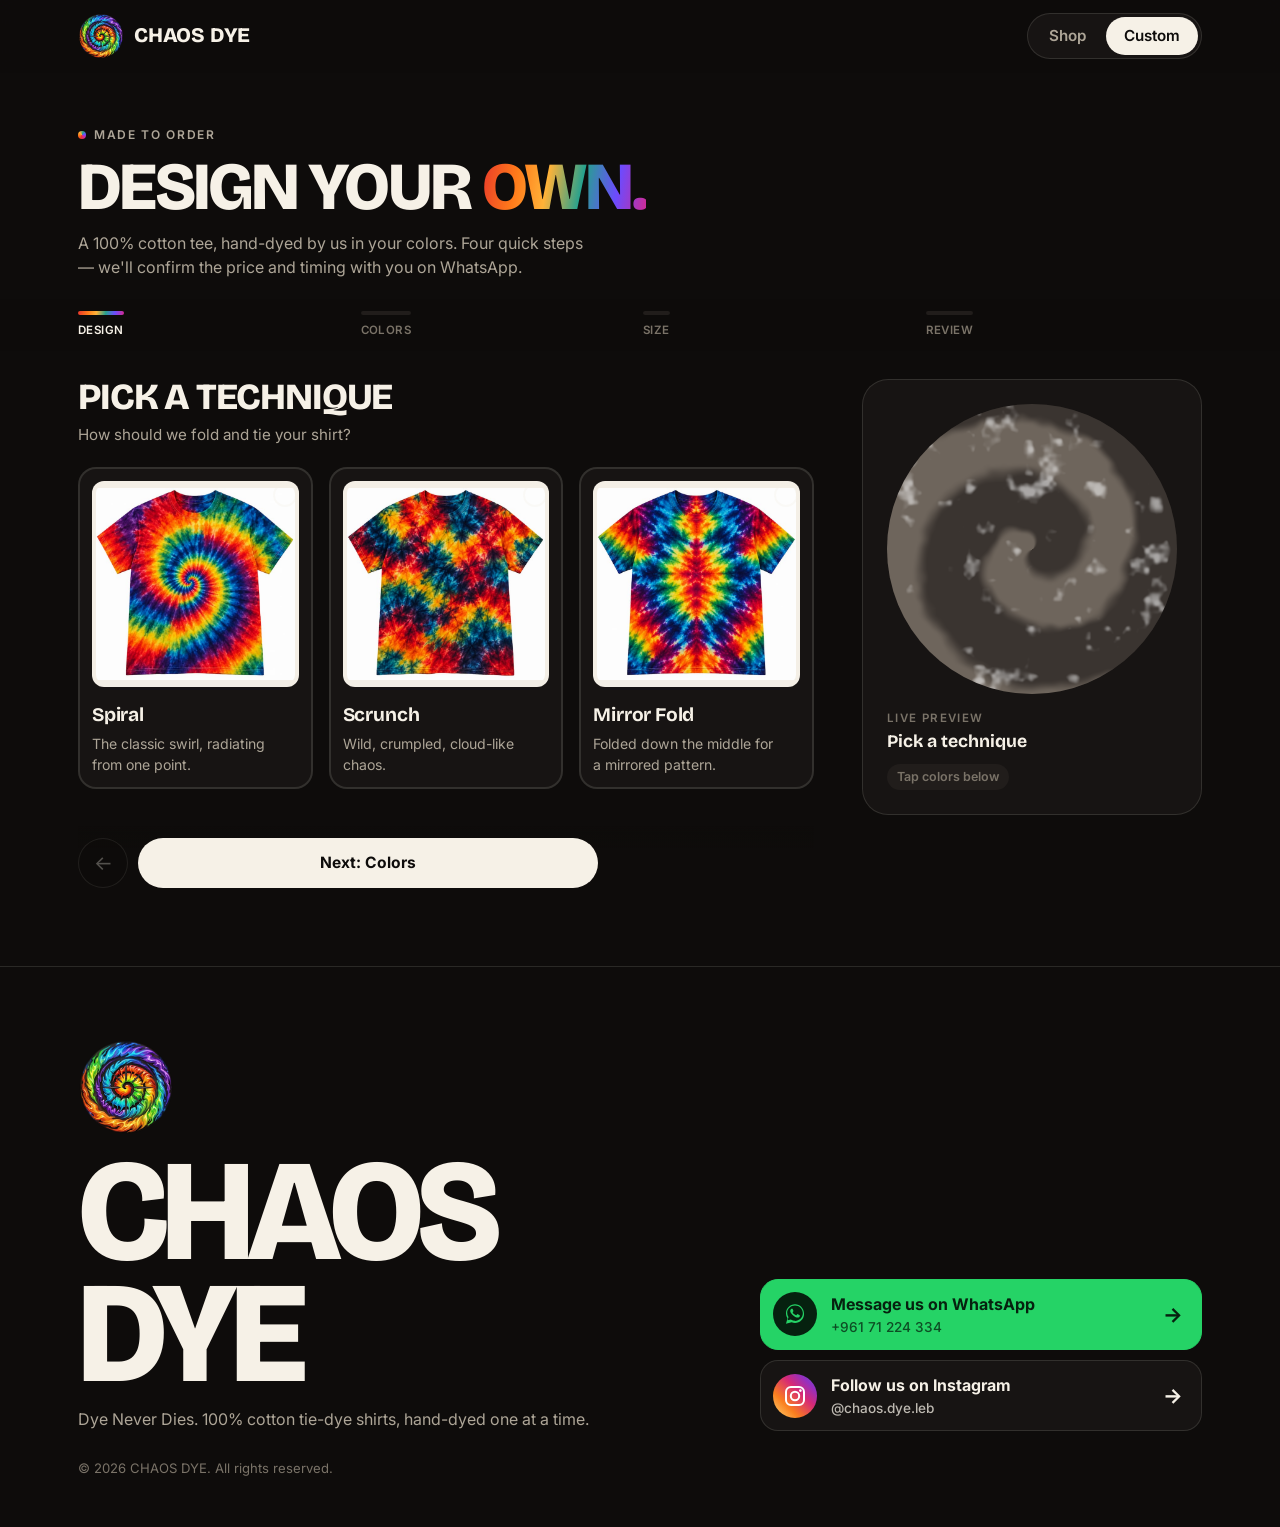
==== commit b47bcef2: "Use the real CHAOS DYE logo, add Instagram, clearer footer contact buttons - Cropped the circular ma" ====
--- a/customize.html
+++ b/customize.html
@@ -15,8 +15,8 @@
 <meta property="og:image" content="https://elvick-rayen.github.io/Chaos-Dye/assets/designs/scrunch.jpg">
 <meta name="twitter:card" content="summary_large_image">
 
-<link rel="icon" href="assets/logo/logo.svg" type="image/svg+xml">
-<link rel="apple-touch-icon" href="assets/logo/logo.svg">
+<link rel="icon" href="assets/logo/logo.png" type="image/png">
+<link rel="apple-touch-icon" href="assets/logo/apple-touch-icon.png">
 <link rel="preconnect" href="https://fonts.googleapis.com">
 <link rel="preconnect" href="https://fonts.gstatic.com" crossorigin>
 <link rel="stylesheet" href="https://fonts.googleapis.com/css2?family=Bricolage+Grotesque:opsz,wght@12..96,600;12..96,700;12..96,800&family=Inter:wght@400;500;600;700&display=swap">
@@ -27,7 +27,7 @@
 <header class="site-header">
   <div class="container site-header__inner">
     <a href="index.html" class="brand" aria-label="CHAOS DYE home">
-      <img class="brand__logo" data-brand-logo src="assets/logo/logo.svg" alt="" width="34" height="34">
+      <img class="brand__logo" data-brand-logo src="assets/logo/logo.png" alt="" width="40" height="40">
       <span class="brand__name" data-brand-name>CHAOS DYE</span>
     </a>
     <nav class="main-nav" aria-label="Main navigation">
@@ -180,12 +180,25 @@
   <div class="container">
     <div class="footer-grid">
       <div>
+        <img class="footer-logo" data-brand-logo src="assets/logo/logo.png" alt="" width="96" height="96" loading="lazy">
         <span class="footer-wordmark" data-brand-name>CHAOS DYE</span>
         <p class="footer-tagline"><span data-brand-tagline>Dye Never Dies.</span> 100% cotton tie-dye shirts, hand-dyed one at a time.</p>
       </div>
       <ul class="footer-contact">
-        <li><a data-whatsapp-link href="#"><span data-whatsapp-number></span><small>WhatsApp</small></a></li>
-        <li data-instagram-row><a href="#" target="_blank" rel="noopener"><span data-instagram-handle></span><small>Instagram</small></a></li>
+        <li>
+          <a class="contact-btn contact-btn--whatsapp" data-whatsapp-link href="#">
+            <span class="contact-btn__icon"><svg viewBox="0 0 32 32" aria-hidden="true"><path fill="currentColor" d="M16.02 3C9.4 3 4 8.4 4 15.02c0 2.46.72 4.75 1.96 6.67L4 29l7.5-1.9a11.9 11.9 0 0 0 4.52.89h.01c6.62 0 12.02-5.4 12.02-12.02C28.05 8.4 22.65 3 16.02 3zm0 21.9h-.01a9.9 9.9 0 0 1-5.05-1.38l-.36-.21-4.45 1.13 1.19-4.34-.24-.37a9.87 9.87 0 0 1-1.52-5.28C5.58 9.5 10.28 4.8 16.02 4.8c5.74 0 10.44 4.7 10.44 10.22 0 5.53-4.7 10.22-10.44 10.22zm5.7-7.66c-.31-.16-1.85-.91-2.14-1.02-.29-.1-.5-.16-.71.16-.21.31-.82 1.02-1 1.23-.19.21-.37.23-.68.08-.31-.16-1.31-.48-2.5-1.54-.92-.82-1.55-1.83-1.73-2.14-.18-.31-.02-.48.14-.63.14-.14.31-.37.47-.55.16-.19.21-.31.31-.52.1-.21.05-.39-.02-.55-.08-.16-.71-1.71-.97-2.34-.26-.62-.52-.53-.71-.54h-.6c-.21 0-.55.08-.84.39-.29.31-1.1 1.08-1.1 2.63 0 1.55 1.13 3.05 1.29 3.26.16.21 2.22 3.4 5.38 4.76.75.32 1.34.51 1.8.66.76.24 1.45.21 2 .13.61-.09 1.85-.76 2.11-1.49.26-.73.26-1.36.18-1.49-.08-.13-.29-.21-.6-.37z"/></svg></span>
+            <span class="contact-btn__text"><strong>Message us on WhatsApp</strong><small data-whatsapp-number></small></span>
+            <span class="contact-btn__arrow" aria-hidden="true">→</span>
+          </a>
+        </li>
+        <li data-instagram-row>
+          <a class="contact-btn contact-btn--instagram" href="#" target="_blank" rel="noopener">
+            <span class="contact-btn__icon"><svg viewBox="0 0 24 24" aria-hidden="true"><rect x="3" y="3" width="18" height="18" rx="5" fill="none" stroke="currentColor" stroke-width="2"/><circle cx="12" cy="12" r="4.2" fill="none" stroke="currentColor" stroke-width="2"/><circle cx="17.4" cy="6.6" r="1.3" fill="currentColor"/></svg></span>
+            <span class="contact-btn__text"><strong>Follow us on Instagram</strong><small data-instagram-handle></small></span>
+            <span class="contact-btn__arrow" aria-hidden="true">→</span>
+          </a>
+        </li>
         <li data-email-row><a href="#"><span data-email></span><small>Email</small></a></li>
         <li data-location-row><span><span data-location></span><small>Based in</small></span></li>
       </ul>
